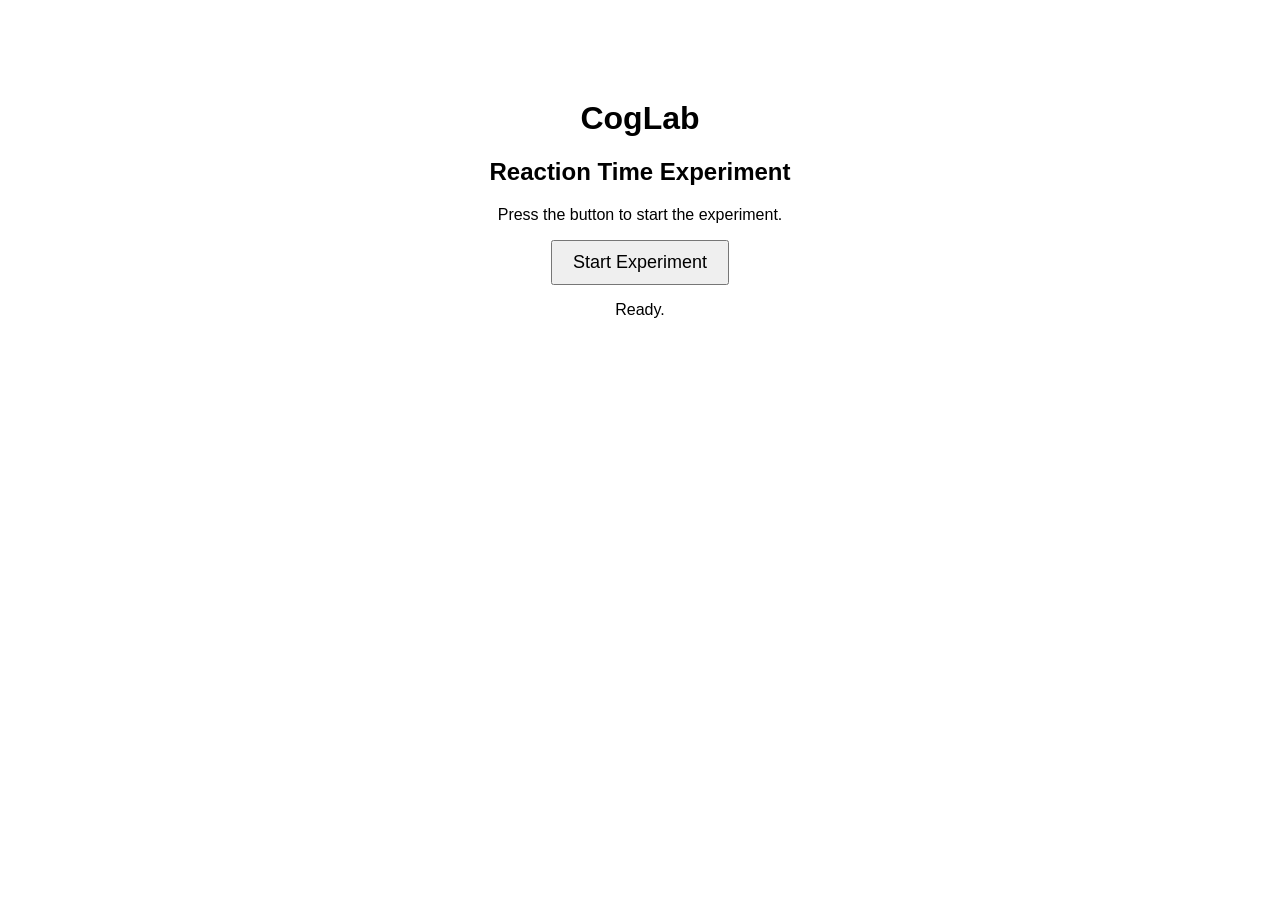
==== index.html @ d97069d5 "Set up initial CogLab project" ====
<!DOCTYPE html>
<html lang="en">
<head>
    <meta charset="UTF-8">
    <meta name="viewport" content="width=device-width, initial-scale=1.0">

    <title>CogLab</title>

    <link rel="stylesheet" href="style.css">
</head>

<body>

    <main class="container">

        <h1>CogLab</h1>

        <h2>Reaction Time Experiment</h2>

        <p>
            Press the button to start the experiment.
        </p>

        <button id="startButton">
            Start Experiment
        </button>

        <p id="status">
            Ready.
        </p>

    </main>

    <script src="app.js"></script>

</body>
</html>
---- style.css ----
body {
    font-family: Arial, sans-serif;
    text-align: center;
}

.container {
    margin-top: 100px;
}

button {
    font-size: 18px;
    padding: 10px 20px;
    cursor: pointer;
}
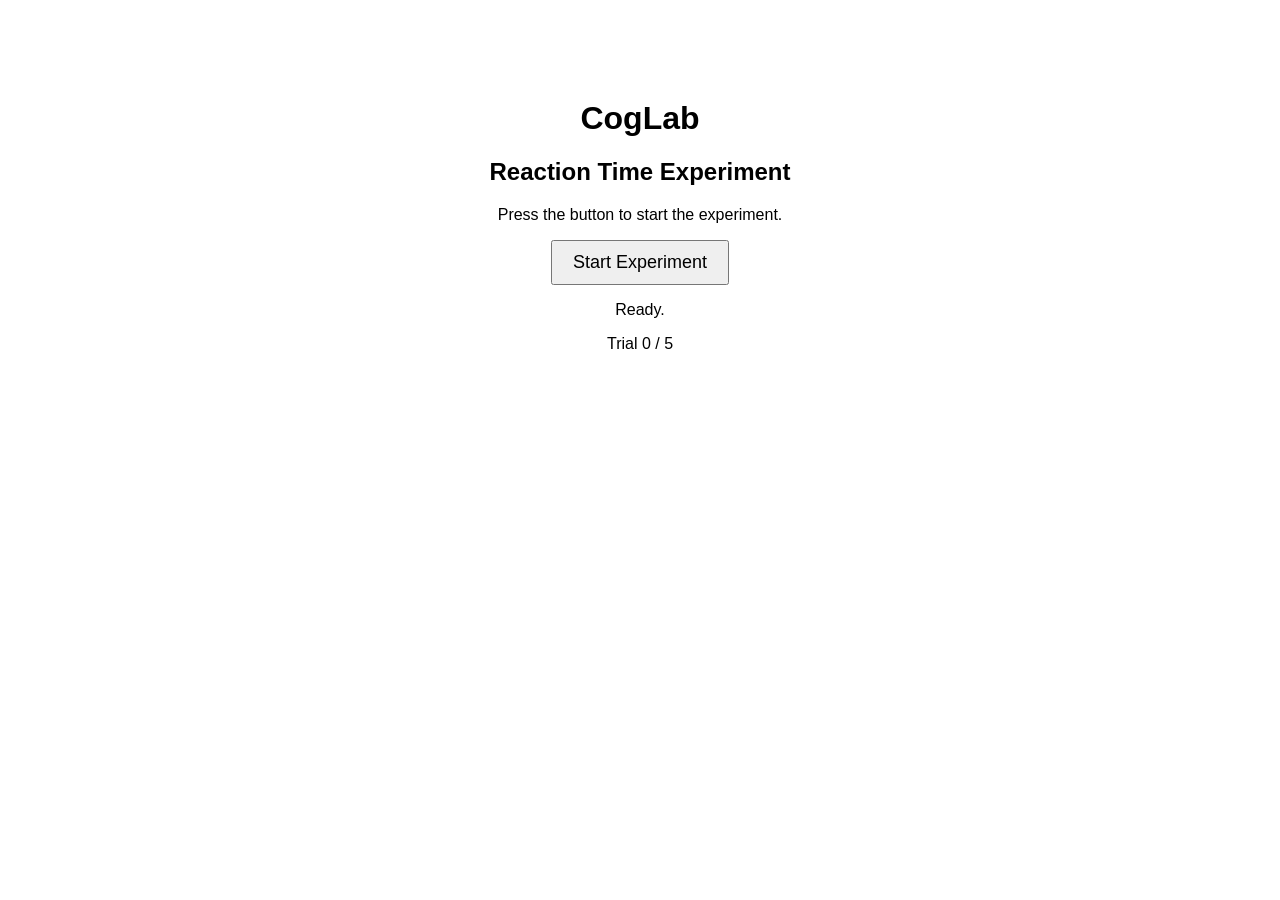
==== commit 6e30043e: "Add five-trial reaction time experiment" ====
--- a/index.html
+++ b/index.html
@@ -25,9 +25,18 @@
             Start Experiment
         </button>
 
+        <div id="stimulus" class="stimulus hidden"></div>
+
         <p id="status">
             Ready.
         </p>
+
+        <p id="progress">
+        Trial 0 / 5
+        </p>
+
+        <ul id="resultsList"></ul>
+                
 
     </main>
 
--- a/style.css
+++ b/style.css
@@ -11,4 +11,21 @@
     font-size: 18px;
     padding: 10px 20px;
     cursor: pointer;
+}
+
+.stimulus {
+    width: 120px;
+    height: 120px;
+    background-color: green;
+    border-radius: 50%;
+    margin: 40px auto;
+}
+
+.hidden {
+    display: none;
+}
+
+#resultsList {
+    list-style: none;
+    padding: 0;
 }
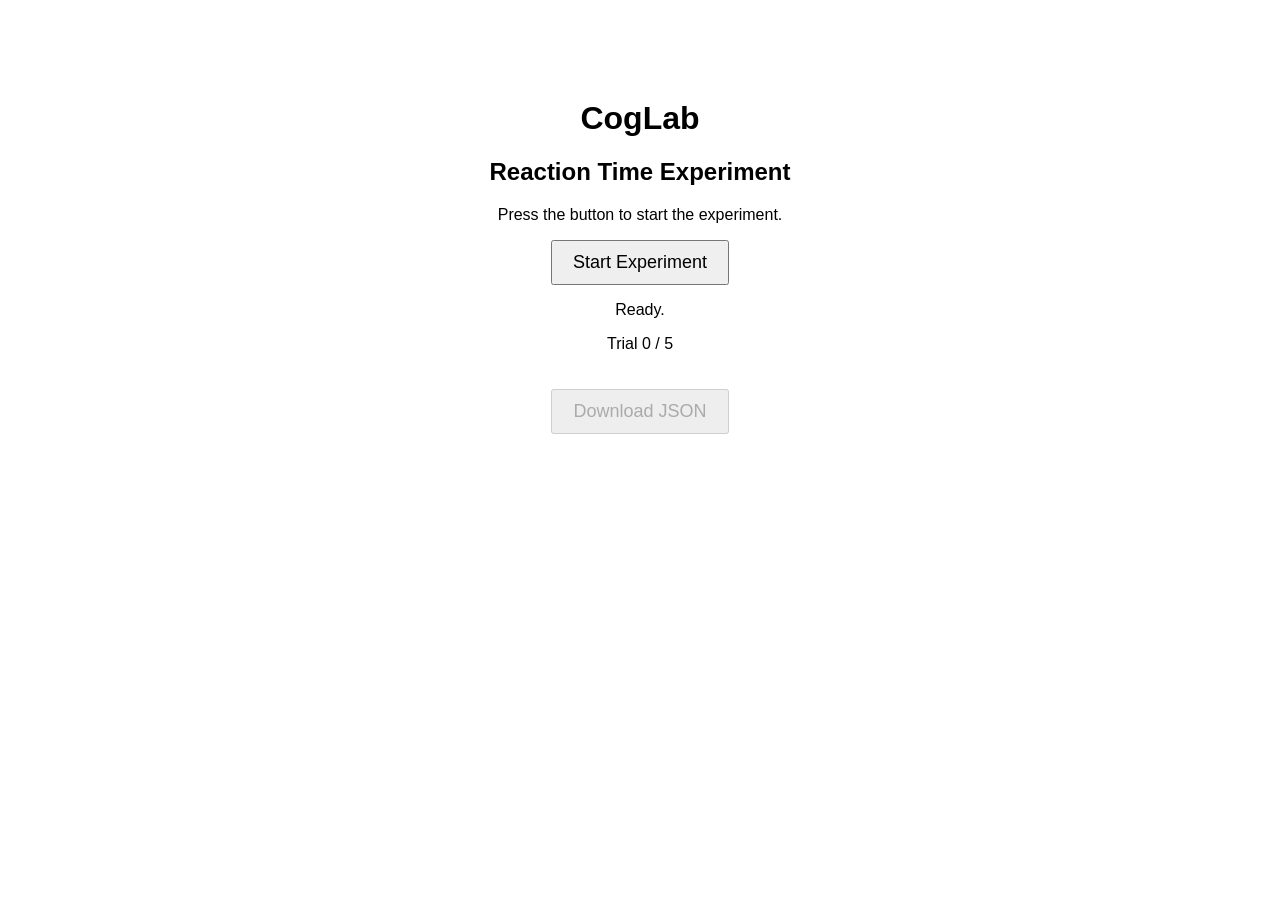
==== commit d98cdab9: "Add JSON result download" ====
--- a/index.html
+++ b/index.html
@@ -37,7 +37,10 @@
 
         <ul id="resultsList"></ul>
                 
-
+        <button id="downloadJsonButton" disabled>
+        Download JSON
+        </button>
+        
     </main>
 
     <script src="app.js"></script>
--- a/style.css
+++ b/style.css
@@ -28,4 +28,8 @@
 #resultsList {
     list-style: none;
     padding: 0;
+}
+
+#downloadJsonButton {
+    margin-top: 20px;
 }
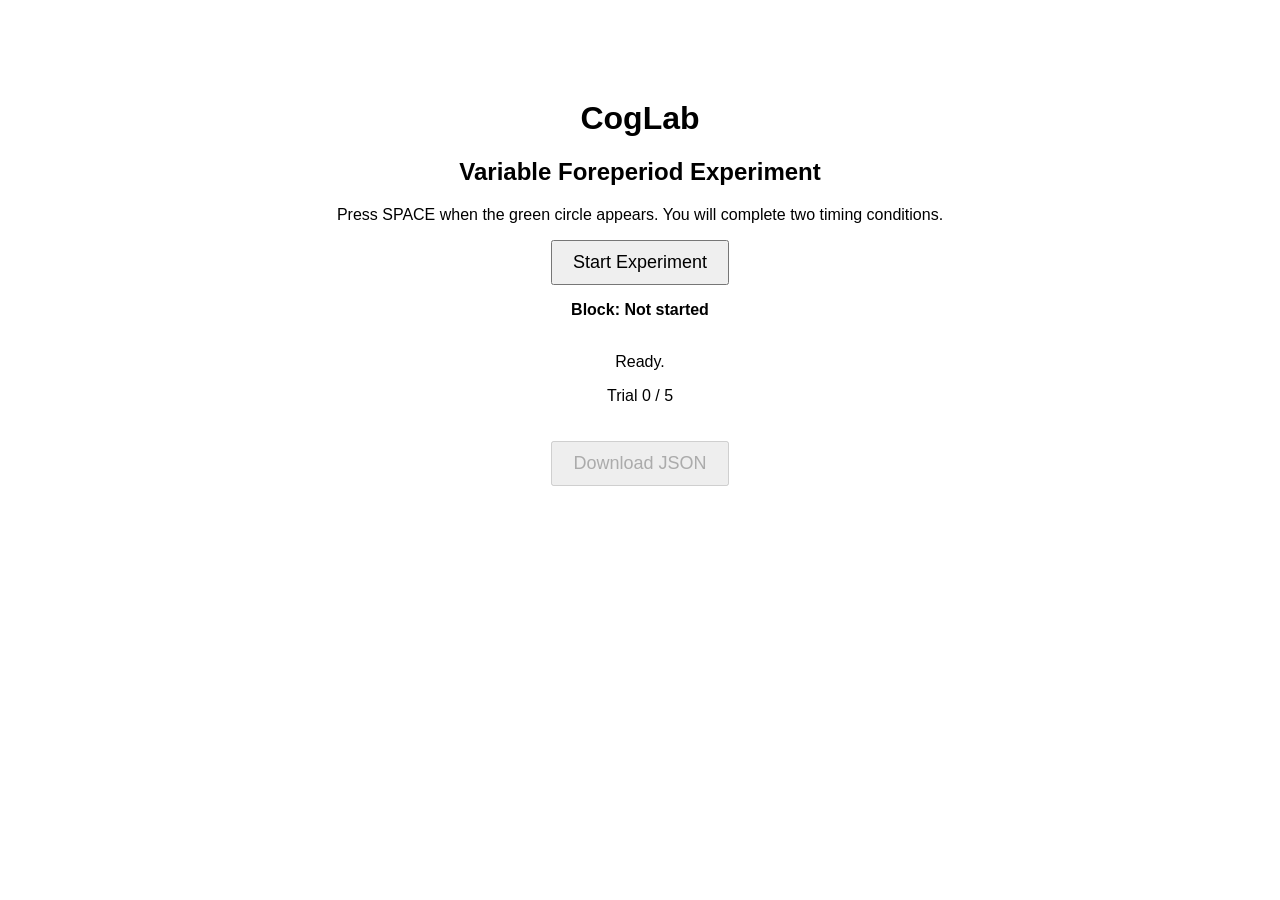
==== commit 43148e9a: "feat: add variable foreperiod conditions" ====
--- a/index.html
+++ b/index.html
@@ -15,10 +15,11 @@
 
         <h1>CogLab</h1>
 
-        <h2>Reaction Time Experiment</h2>
+        <h2>Variable Foreperiod Experiment</h2>
 
         <p>
-            Press the button to start the experiment.
+        Press SPACE when the green circle appears.
+        You will complete two timing conditions.
         </p>
 
         <button id="startButton">
@@ -26,6 +27,10 @@
         </button>
 
         <div id="stimulus" class="stimulus hidden"></div>
+
+        <p id="conditionInfo">
+        Block: Not started
+        </p>
 
         <p id="status">
             Ready.
@@ -40,7 +45,7 @@
         <button id="downloadJsonButton" disabled>
         Download JSON
         </button>
-        
+
     </main>
 
     <script src="app.js"></script>
--- a/style.css
+++ b/style.css
@@ -32,4 +32,12 @@
 
 #downloadJsonButton {
     margin-top: 20px;
+}
+
+#conditionInfo {
+    font-weight: bold;
+}
+
+#status {
+    white-space: pre-line;
 }
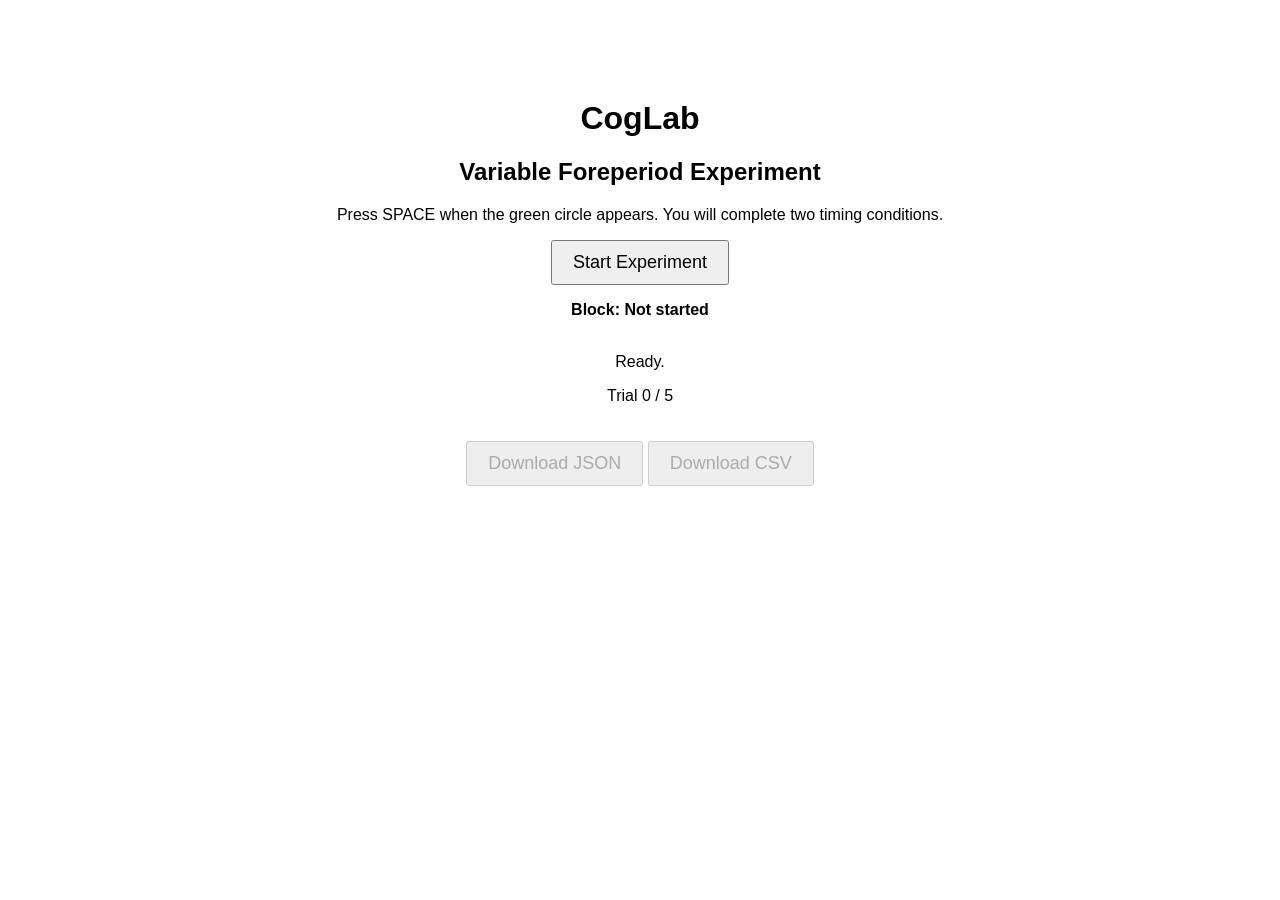
==== commit 17c00969: "feat: add CSV result export" ====
--- a/index.html
+++ b/index.html
@@ -45,7 +45,10 @@
         <button id="downloadJsonButton" disabled>
         Download JSON
         </button>
-
+        
+        <button id="downloadCsvButton" disabled>
+        Download CSV
+        </button>
     </main>
 
     <script src="app.js"></script>
--- a/style.css
+++ b/style.css
@@ -30,7 +30,8 @@
     padding: 0;
 }
 
-#downloadJsonButton {
+#downloadJsonButton,
+#downloadCsvButton {
     margin-top: 20px;
 }
 
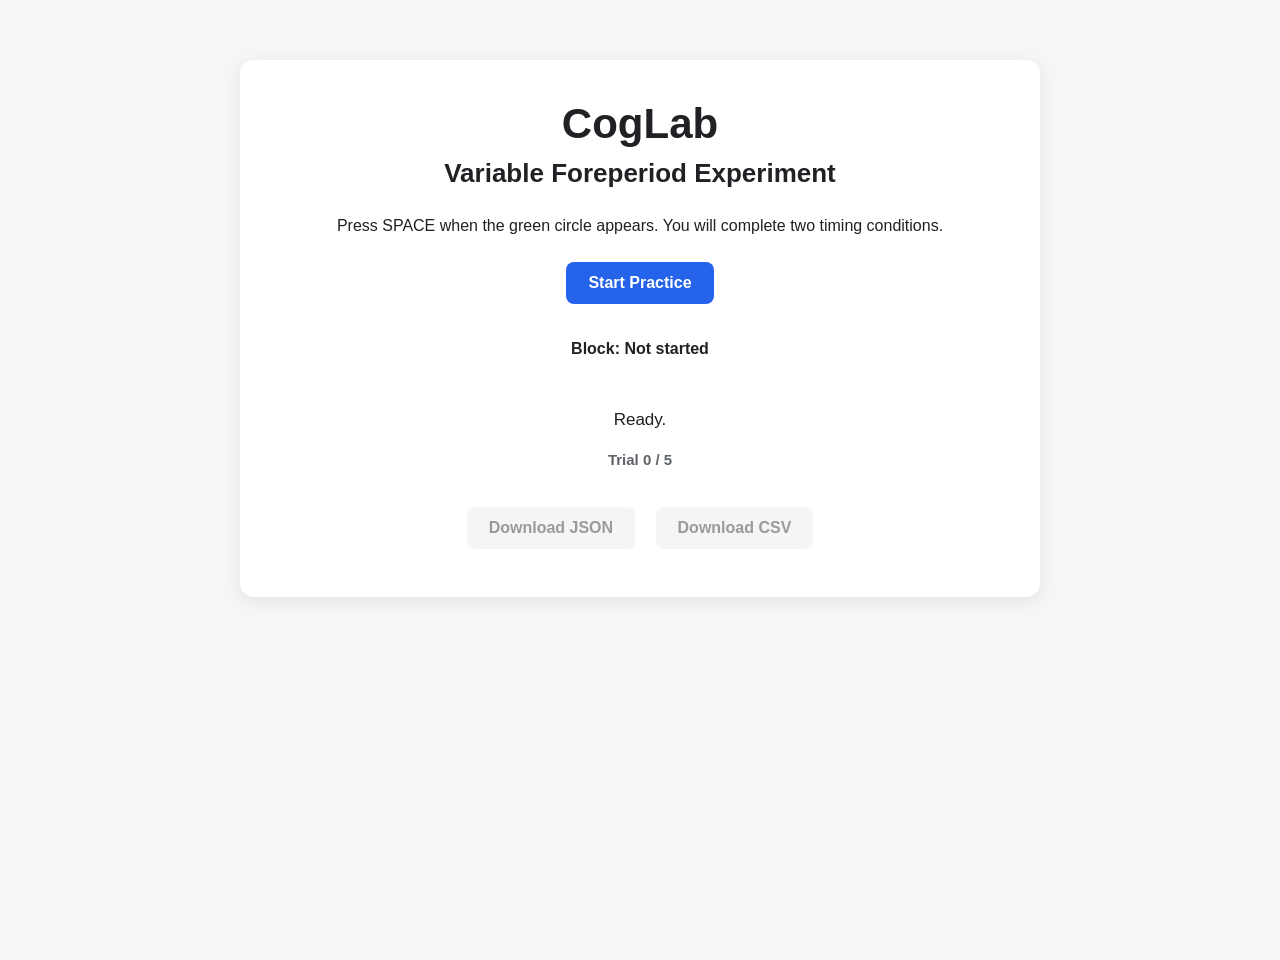
==== commit ebb1d1fd: "feat: add practice trials and participant flow" ====
--- a/index.html
+++ b/index.html
@@ -23,7 +23,7 @@
         </p>
 
         <button id="startButton">
-            Start Experiment
+            Start Practice
         </button>
 
         <div id="stimulus" class="stimulus hidden"></div>
--- a/style.css
+++ b/style.css
@@ -1,44 +1,235 @@
+/* ======================================================
+   GENERAL PAGE
+====================================================== */
+
 body {
-    font-family: Arial, sans-serif;
+    margin: 0;
+    min-height: 100vh;
+
+    font-family:
+        -apple-system,
+        BlinkMacSystemFont,
+        "Segoe UI",
+        Arial,
+        sans-serif;
+
+    background-color: #f4f6f8;
+    color: #202124;
+}
+
+
+/* ======================================================
+   MAIN CONTAINER
+====================================================== */
+
+.container {
+    width: 90%;
+    max-width: 720px;
+
+    margin: 60px auto;
+    padding: 40px;
+
+    background-color: white;
+
+    border-radius: 14px;
+
+    box-shadow:
+        0 4px 18px
+        rgba(0, 0, 0, 0.08);
+
     text-align: center;
 }
 
-.container {
-    margin-top: 100px;
-}
+
+/* ======================================================
+   HEADINGS
+====================================================== */
+
+h1 {
+    margin-top: 0;
+    margin-bottom: 10px;
+
+    font-size: 42px;
+}
+
+h2 {
+    margin-top: 0;
+    margin-bottom: 25px;
+
+    font-size: 26px;
+    font-weight: 600;
+}
+
+
+/* ======================================================
+   TEXT
+====================================================== */
+
+p {
+    line-height: 1.5;
+}
+
+#conditionInfo {
+    margin-top: 25px;
+
+    font-weight: 600;
+}
+
+#status {
+    margin-top: 20px;
+
+    min-height: 40px;
+
+    white-space: pre-line;
+
+    font-size: 17px;
+}
+
+#progress {
+    font-size: 15px;
+    font-weight: 600;
+
+    color: #5f6368;
+}
+
+
+/* ======================================================
+   BUTTONS
+====================================================== */
 
 button {
-    font-size: 18px;
-    padding: 10px 20px;
+    padding: 12px 22px;
+    margin: 8px;
+
+    border: none;
+    border-radius: 8px;
+
+    font-size: 16px;
+    font-weight: 600;
+
     cursor: pointer;
-}
+
+    transition:
+        transform 0.15s ease,
+        opacity 0.15s ease;
+}
+
+button:hover:not(:disabled) {
+    transform: translateY(-1px);
+}
+
+button:active:not(:disabled) {
+    transform: translateY(0);
+}
+
+button:disabled {
+    opacity: 0.45;
+    cursor: not-allowed;
+}
+
+#startButton {
+    background-color: #2563eb;
+    color: white;
+}
+
+#downloadJsonButton,
+#downloadCsvButton {
+    margin-top: 20px;
+
+    background-color: #e8eaed;
+    color: #202124;
+}
+
+
+/* ======================================================
+   STIMULUS
+====================================================== */
 
 .stimulus {
     width: 120px;
     height: 120px;
-    background-color: green;
+
+    margin: 45px auto;
+
+    background-color: #22c55e;
+
     border-radius: 50%;
-    margin: 40px auto;
+
+    box-shadow:
+        0 0 0 8px
+        rgba(34, 197, 94, 0.10);
 }
 
 .hidden {
     display: none;
 }
 
+
+/* ======================================================
+   TRIAL RESULTS
+====================================================== */
+
 #resultsList {
+    max-height: 280px;
+
+    margin: 25px 0 0;
+    padding: 15px;
+
+    overflow-y: auto;
+
     list-style: none;
-    padding: 0;
-}
-
-#downloadJsonButton,
-#downloadCsvButton {
-    margin-top: 20px;
-}
-
-#conditionInfo {
-    font-weight: bold;
-}
-
-#status {
-    white-space: pre-line;
+
+    background-color: #f8f9fa;
+
+    border: 1px solid #e5e7eb;
+    border-radius: 8px;
+
+    text-align: left;
+}
+
+#resultsList:empty {
+    display: none;
+}
+
+#resultsList li {
+    padding: 7px 5px;
+
+    border-bottom:
+        1px solid #e5e7eb;
+
+    font-size: 14px;
+}
+
+#resultsList li:last-child {
+    border-bottom: none;
+}
+
+
+/* ======================================================
+   SMALL SCREENS
+====================================================== */
+
+@media (max-width: 600px) {
+
+    .container {
+        width: auto;
+
+        margin: 20px;
+        padding: 25px;
+    }
+
+    h1 {
+        font-size: 34px;
+    }
+
+    h2 {
+        font-size: 22px;
+    }
+
+    button {
+        width: 100%;
+
+        margin-left: 0;
+        margin-right: 0;
+    }
 }
